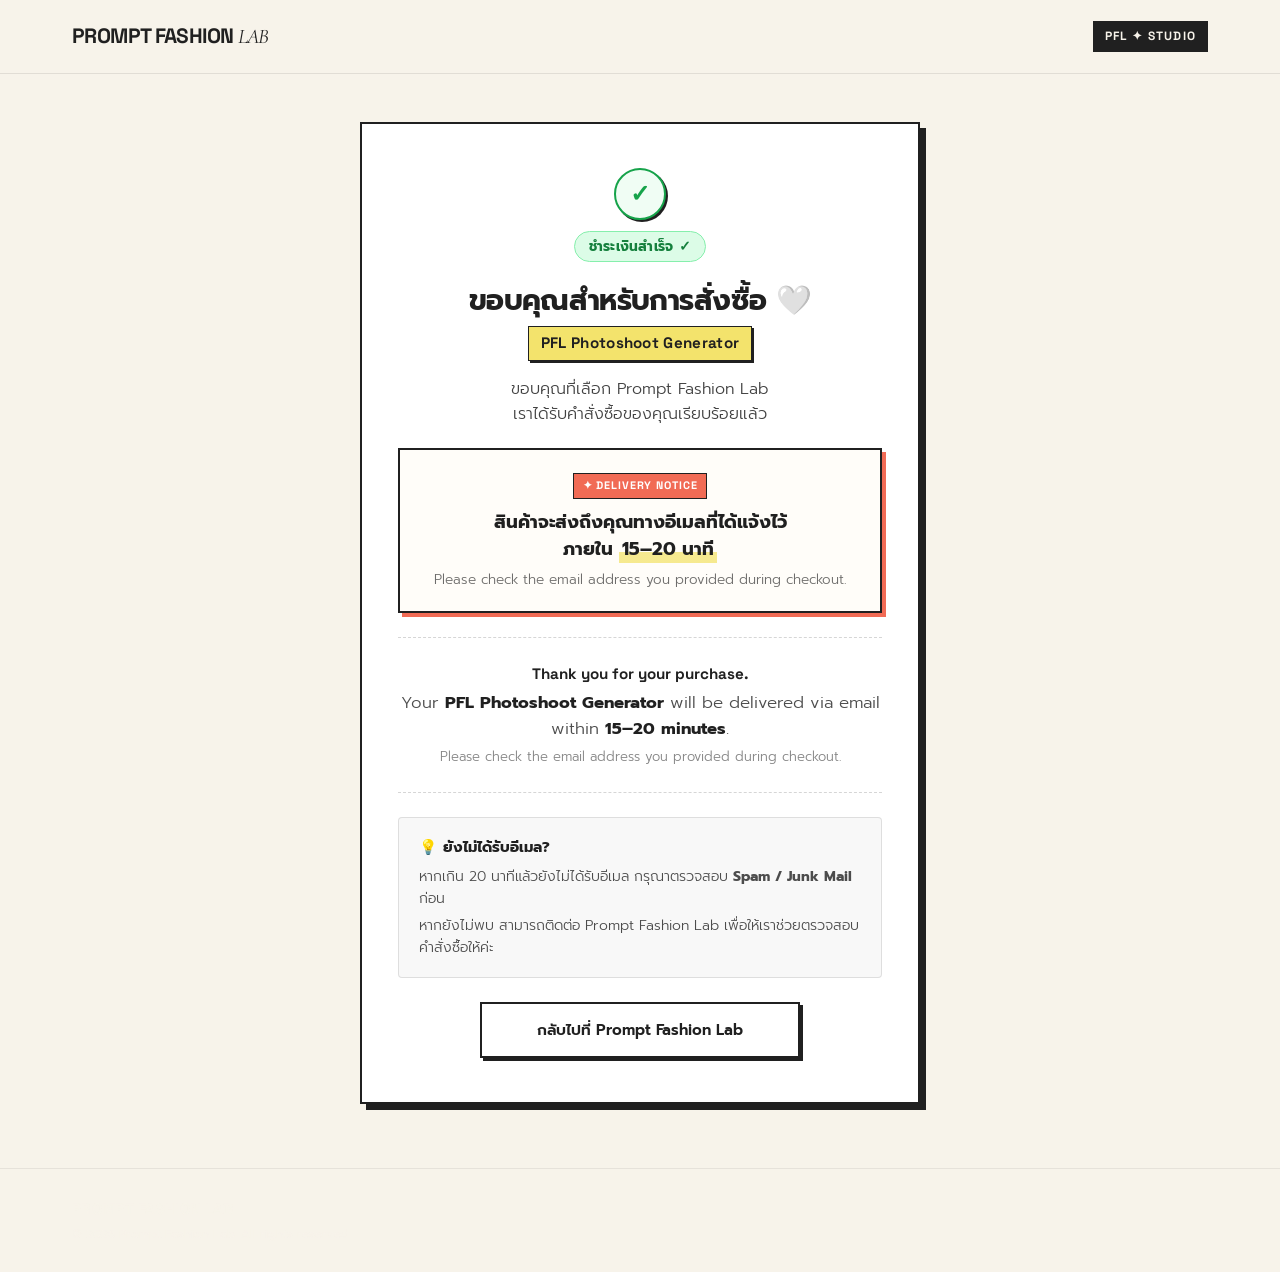
==== thank-you.html @ d20bbcc4 "เพิ่ม" ====
<!DOCTYPE html>
<html lang="th">
<head>
  <!-- Google tag (gtag.js) -->
  <script async src="https://www.googletagmanager.com/gtag/js?id=G-DDGN5M6J9N"></script>
  <script>
    window.dataLayer = window.dataLayer || [];
    function gtag(){dataLayer.push(arguments);}
    gtag('js', new Date());

    gtag('config', 'G-DDGN5M6J9N');
  </script>
  <meta charset="UTF-8">
  <meta name="viewport" content="width=device-width, initial-scale=1.0">
  <meta name="description" content="ขอบคุณสำหรับการสั่งซื้อ PFL Photoshoot Generator จาก Prompt Fashion Lab">
  <title>ขอบคุณสำหรับการสั่งซื้อ | Prompt Fashion Lab</title>
  
  <!-- Vanilla CSS Style Sheet -->
  <link rel="stylesheet" href="styles.css">
</head>
<body class="thankyou-body">

  <!-- ==========================================
       HEADER / NAVIGATION
       ========================================== -->
  <header>
    <div class="container header-container">
      <a href="index.html" class="logo">
        PROMPT FASHION <span>LAB</span>
      </a>
      <div class="brand-badge">PFL ✦ STUDIO</div>
    </div>
  </header>

  <!-- ==========================================
       THANK YOU MAIN CONTENT
       ========================================== -->
  <main class="thankyou-wrapper">
    <div class="thankyou-card">
      
      <!-- Success Icon & Status -->
      <div class="thankyou-status-wrap">
        <div class="thankyou-icon-circle" aria-label="Success checkmark">✓</div>
        <div class="thankyou-status-pill">ชำระเงินสำเร็จ ✓</div>
      </div>

      <!-- Main Headline -->
      <h1 class="thankyou-title">ขอบคุณสำหรับการสั่งซื้อ 🤍</h1>

      <!-- Product Name -->
      <div class="thankyou-product-badge">PFL Photoshoot Generator</div>

      <!-- Warm Reassurance -->
      <p class="thankyou-reassurance">
        ขอบคุณที่เลือก Prompt Fashion Lab<br>
        เราได้รับคำสั่งซื้อของคุณเรียบร้อยแล้ว
      </p>

      <!-- Prominent Delivery Box (Mobile-first priority) -->
      <div class="delivery-highlight-box">
        <div class="delivery-badge-tag">✦ DELIVERY NOTICE</div>
        <p class="delivery-headline">
          สินค้าจะส่งถึงคุณทางอีเมลที่ได้แจ้งไว้<br>ภายใน <strong>15–20 นาที</strong>
        </p>
        <p class="delivery-subline">
          Please check the email address you provided during checkout.
        </p>
      </div>

      <hr class="thankyou-divider">

      <!-- English Section -->
      <div class="thankyou-en-section">
        <p class="en-title">Thank you for your purchase.</p>
        <p class="en-desc">
          Your <strong>PFL Photoshoot Generator</strong> will be delivered via email within <strong>15–20 minutes</strong>.
        </p>
        <p class="en-sub">
          Please check the email address you provided during checkout.
        </p>
      </div>

      <hr class="thankyou-divider">

      <!-- Small Help Box -->
      <div class="thankyou-help-box">
        <div class="help-box-header">
          <span class="help-icon">💡</span>
          <strong>ยังไม่ได้รับอีเมล?</strong>
        </div>
        <p>หากเกิน 20 นาทีแล้วยังไม่ได้รับอีเมล กรุณาตรวจสอบ <strong>Spam / Junk Mail</strong> ก่อน</p>
        <p>หากยังไม่พบ สามารถติดต่อ Prompt Fashion Lab เพื่อให้เราช่วยตรวจสอบคำสั่งซื้อให้ค่ะ</p>
      </div>

      <!-- Simple Secondary CTA -->
      <div class="thankyou-cta-wrap">
        <a href="http://promptfashionlab.com/" class="btn-thankyou-secondary">กลับไปที่ Prompt Fashion Lab</a>
      </div>

    </div>
  </main>

  <!-- ==========================================
       FOOTER
       ========================================== -->
  <footer class="thankyou-footer">
    <div class="container footer-container">
      <div class="footer-copy">
        <span class="footer-brand">PROMPT FASHION LAB</span>
        <span>&copy; 2026 Prompt Fashion Lab. All rights reserved.</span>
      </div>
    </div>
  </footer>

</body>
</html>
---- styles.css ----
/* ==========================================================================
   PROMPT FASHION LAB (PFL) - DESIGN SYSTEM & LAYOUTS
   Style Guide: Fashion Editorial × Creative Studio × Playful
   ========================================================================== */

/* Google Fonts Import */
@import url('https://fonts.googleapis.com/css2?family=Caveat:wght@600;700&family=Cormorant+Garamond:ital,wght@1,400;1,600;1,700&family=Prompt:ital,wght@0,300;0,400;0,500;0,600;0,700;1,300;1,400;1,500;1,600;1,700&family=Space+Grotesk:wght@500;700;800&display=swap');

:root {
  /* Color Palette */
  --color-ivory: #F7F3EA;       /* Neutral Base (65-70%) */
  --color-black: #202020;       /* Neutral Dark */
  --color-black-rgb: 32, 32, 32;
  --color-yellow: #F3E36C;      /* Accent (15-20%) */
  --color-coral: #F16B55;       /* Accent Coral (10-15%) */
  --color-blue: #AFCDE5;        /* Accent Blue */
  --color-white: #FFFFFF;
  
  /* Fonts */
  --font-grotesk: 'Space Grotesk', 'Prompt', sans-serif;
  --font-serif: 'Cormorant Garamond', 'Prompt', serif;
  --font-thai: 'Prompt', sans-serif;
  --font-hand: 'Caveat', cursive;

  /* Transitions */
  --transition-smooth: all 0.4s cubic-bezier(0.16, 1, 0.3, 1);
  --transition-fast: all 0.2s ease-out;
}

/* Reset & Base Styles */
*, *::before, *::after {
  box-sizing: border-box;
  margin: 0;
  padding: 0;
}

html {
  scroll-behavior: smooth;
  -webkit-text-size-adjust: 100%;
}

body {
  background-color: var(--color-ivory);
  color: var(--color-black);
  font-family: var(--font-thai);
  font-weight: 400;
  line-height: 1.6;
  overflow-x: hidden;
}

/* Typography Utilities */
h1, h2, h3, h4, h5, h6 {
  font-family: var(--font-grotesk);
  font-weight: 700;
  line-height: 1.2;
}

h1 {
  font-size: clamp(2rem, 5vw, 3rem);
  font-weight: 800;
  letter-spacing: -0.02em;
}

h2 {
  font-size: clamp(1.8rem, 4.5vw, 2.5rem);
  font-weight: 800;
  letter-spacing: -0.01em;
}

p {
  font-size: 1.05rem;
  font-weight: 300;
  color: rgba(32, 32, 32, 0.85);
}

.text-balance-thai {
  word-break: normal;
  overflow-wrap: break-word;
  text-wrap: balance;
}

.italic-serif {
  font-family: var(--font-serif);
  font-style: italic;
  font-weight: 600;
  letter-spacing: -0.01em;
}

.handwritten {
  font-family: var(--font-hand);
  font-size: 1.6rem;
  color: var(--color-coral);
  transform: rotate(-3deg);
  display: inline-block;
}

/* Selection */
::selection {
  background-color: var(--color-yellow);
  color: var(--color-black);
}

/* Layout Utilities */
.container {
  max-width: 1200px;
  margin: 0 auto;
  padding: 0 2rem;
  position: relative;
}

@media (max-width: 768px) {
  .container {
    padding: 0 1.25rem;
  }
}

.section-padding {
  padding: 6rem 0;
}

@media (max-width: 768px) {
  .section-padding {
    padding: 4rem 0;
  }
}

/* Dark Background Sections */
.section-dark {
  background-color: var(--color-black);
  color: var(--color-ivory);
  position: relative;
}

.section-dark h2, .section-dark h3, .section-dark h4 {
  color: var(--color-ivory);
}

.section-dark p {
  color: rgba(247, 243, 234, 0.85);
}

/* Yellow Background Sections */
.section-yellow {
  background-color: var(--color-yellow);
  color: var(--color-black);
  position: relative;
}

/* Header & Nav */
header {
  border-bottom: 1px solid rgba(32, 32, 32, 0.1);
  background-color: var(--color-ivory);
  padding: 1.25rem 0;
  z-index: 10;
  position: relative;
}

.header-container {
  display: flex;
  justify-content: space-between;
  align-items: center;
}

.logo {
  font-family: var(--font-grotesk);
  font-weight: 800;
  font-size: 1.3rem;
  letter-spacing: -0.03em;
  text-decoration: none;
  color: var(--color-black);
}

.logo span {
  font-family: var(--font-serif);
  font-style: italic;
  font-weight: 400;
}

.brand-badge {
  font-family: var(--font-grotesk);
  font-size: 0.75rem;
  font-weight: 700;
  background-color: var(--color-black);
  color: var(--color-ivory);
  padding: 0.35rem 0.75rem;
  text-transform: uppercase;
  letter-spacing: 0.1em;
}

@media (max-width: 768px) {
  .logo {
    font-size: 1.05rem;
  }
  .brand-badge {
    font-size: 0.65rem;
    padding: 0.25rem 0.5rem;
  }
}

.tagline-badge {
  background-color: rgba(241, 107, 85, 0.1);
  color: var(--color-coral);
  font-size: 0.75rem;
  font-weight: 600;
  text-transform: uppercase;
  padding: 0.3rem 0.8rem;
  border-radius: 50px;
  letter-spacing: 0.05em;
  display: inline-block;
}

/* Buttons */
.btn {
  display: inline-flex;
  align-items: center;
  justify-content: center;
  padding: 1.1rem 2.2rem;
  font-family: var(--font-grotesk);
  font-weight: 700;
  font-size: 1.05rem;
  text-decoration: none;
  border-radius: 0;
  border: 2px solid var(--color-black);
  cursor: pointer;
  position: relative;
  transition: var(--transition-smooth);
  background-color: transparent;
  color: var(--color-black);
  text-align: center;
  width: 100%;
}

.btn-black {
  background-color: var(--color-black);
  color: var(--color-ivory);
}

.btn-black:hover {
  background-color: var(--color-yellow);
  color: var(--color-black);
  transform: translateY(-3px) rotate(-0.5deg);
  box-shadow: 0 6px 0 var(--color-black);
}

.btn-yellow {
  background-color: var(--color-yellow);
  color: var(--color-black);
}

.btn-yellow:hover {
  background-color: var(--color-black);
  color: var(--color-ivory);
  transform: translateY(-3px) rotate(0.5deg);
  box-shadow: 0 6px 0 var(--color-coral);
}

.btn-outline {
  background-color: transparent;
  color: var(--color-black);
}

.btn-outline:hover {
  background-color: var(--color-black);
  color: var(--color-ivory);
  transform: translateY(-2px);
}

/* Scroll Animations */
.reveal {
  opacity: 0;
  transform: translateY(20px);
  transition: opacity 0.8s cubic-bezier(0.16, 1, 0.3, 1), transform 0.8s cubic-bezier(0.16, 1, 0.3, 1);
}

.reveal.active {
  opacity: 1;
  transform: translateY(0);
}

/* ==========================================================================
   SECTION 1 — HERO
   ========================================================================== */
.hero-grid {
  display: grid;
  grid-template-columns: 1fr;
  gap: 3rem;
  align-items: start;
}

@media (min-width: 992px) {
  .hero-grid {
    grid-template-columns: 4.5fr 7.5fr;
    gap: 4rem;
    align-items: center;
  }
}

.hero-content {
  display: flex;
  flex-direction: column;
  gap: 1.5rem;
}

.hero-tagline {
  font-family: var(--font-grotesk);
  font-size: 0.8rem;
  font-weight: 700;
  letter-spacing: 0.1em;
  color: var(--color-coral);
  display: flex;
  align-items: center;
  gap: 0.5rem;
}

.hero-title {
  font-size: clamp(2rem, 5vw, 2.75rem);
  line-height: 1.2;
}

.hero-desc {
  font-size: 1.05rem;
  opacity: 0.85;
}

.hero-bullet-list {
  list-style: none;
  display: flex;
  flex-direction: column;
  gap: 0.65rem;
}

.hero-bullet-list li {
  font-size: 1.05rem;
  color: rgba(32, 32, 32, 0.9);
  display: flex;
  align-items: flex-start;
  gap: 0.6rem;
  line-height: 1.5;
}

.hero-bullet-list li::before {
  content: "✦";
  color: var(--color-coral);
  font-size: 0.8rem;
  margin-top: 0.2rem;
  flex-shrink: 0;
}

.hero-benefits-grid {
  display: grid;
  grid-template-columns: 1fr;
  gap: 1.25rem;
  margin: 1rem 0;
}

@media (min-width: 576px) {
  .hero-benefits-grid {
    grid-template-columns: repeat(3, 1fr);
  }
}

.hero-benefit-item {
  border-left: 2px solid var(--color-coral);
  padding-left: 0.75rem;
}

.hero-benefit-item h4 {
  font-size: 0.85rem;
  font-weight: 800;
  letter-spacing: 0.05em;
  color: var(--color-black);
  margin-bottom: 0.25rem;
}

.hero-benefit-item p {
  font-size: 0.85rem;
  opacity: 0.7;
  line-height: 1.4;
}

.hero-cta-wrap {
  display: flex;
  flex-direction: column;
  gap: 0.5rem;
  max-width: 400px;
}

.hero-price-anchor {
  font-size: 0.85rem;
  opacity: 0.6;
  text-align: center;
}

.hero-price-anchor span {
  text-decoration: line-through;
  margin-right: 0.5rem;
}

.hero-price-anchor strong {
  color: var(--color-coral);
  font-weight: 700;
}

/* Hero Visual Composition */
.hero-visual {
  display: flex;
  flex-direction: column;
  gap: 1.5rem;
  background-color: var(--color-white);
  border: 2px solid var(--color-black);
  padding: 1.25rem;
  box-shadow: 6px 6px 0 var(--color-black);
}

@media (min-width: 768px) {
  .hero-visual {
    padding: 1.75rem;
    gap: 1.75rem;
  }
}

/* Horizontal Brief Bar */
.brief-horizontal {
  background-color: var(--color-ivory);
  border: 1px dashed rgba(32, 32, 32, 0.3);
  padding: 1rem 1.25rem;
  display: flex;
  flex-direction: column;
  gap: 0.75rem;
}

.brief-horizontal-top {
  display: flex;
  justify-content: space-between;
  align-items: center;
  border-bottom: 1px solid rgba(32, 32, 32, 0.1);
  padding-bottom: 0.4rem;
  flex-wrap: wrap;
  gap: 0.5rem;
}

.brief-horizontal-top .brief-tag {
  font-family: var(--font-grotesk);
  font-weight: 800;
  font-size: 0.75rem;
  letter-spacing: 0.05em;
  color: var(--color-black);
}

.brief-horizontal-top .brief-subtag {
  font-family: var(--font-hand);
  color: var(--color-coral);
  font-size: 1.15rem;
}

.brief-horizontal-grid {
  display: grid;
  grid-template-columns: repeat(2, 1fr);
  gap: 0.6rem 1rem;
}

@media (min-width: 576px) {
  .brief-horizontal-grid {
    grid-template-columns: repeat(3, 1fr);
  }
}

@media (min-width: 992px) {
  .brief-horizontal-grid {
    grid-template-columns: repeat(5, 1fr);
  }
}

.brief-h-item {
  display: flex;
  flex-direction: column;
  gap: 0.15rem;
}

.brief-h-item label {
  font-size: 0.62rem;
  opacity: 0.55;
  text-transform: uppercase;
  letter-spacing: 0.05em;
  font-family: var(--font-grotesk);
  font-weight: 700;
}

.brief-h-item span {
  font-size: 0.85rem;
  font-weight: 700;
  color: var(--color-black);
  white-space: normal;
  word-break: break-word;
}

.brief-horizontal-footer {
  display: flex;
  justify-content: space-between;
  align-items: center;
  border-top: 1px dashed rgba(32, 32, 32, 0.15);
  padding-top: 0.45rem;
  flex-wrap: wrap;
  gap: 0.5rem;
}

.brief-horizontal-footer .brief-arrow-badge {
  font-family: var(--font-grotesk);
  font-size: 0.7rem;
  font-weight: 800;
  letter-spacing: 0.05em;
  color: var(--color-coral);
}

/* Contact Sheet Area */
.visual-sheet-area {
  display: flex;
  flex-direction: column;
  gap: 1rem;
}

.visual-sheet-header {
  display: flex;
  justify-content: space-between;
  align-items: flex-end;
  border-bottom: 1px solid rgba(32, 32, 32, 0.1);
  padding-bottom: 0.5rem;
}

.visual-sheet-header h3 {
  font-size: 1.1rem;
  letter-spacing: -0.01em;
}

.visual-sheet-header span {
  font-size: 0.75rem;
  opacity: 0.6;
}

.visual-sheet-grid {
  display: grid;
  grid-template-columns: repeat(2, 1fr);
  gap: 0.75rem;
}

@media (min-width: 576px) {
  .visual-sheet-grid {
    grid-template-columns: repeat(3, 1fr);
    gap: 1rem;
  }
}

@media (min-width: 992px) {
  .visual-sheet-grid {
    grid-template-columns: repeat(3, 1fr);
    gap: 1.25rem;
  }
}

.visual-sheet-item {
  border: 1px solid rgba(32, 32, 32, 0.1);
  background-color: var(--color-white);
  padding: 0.35rem;
  display: flex;
  flex-direction: column;
  transition: transform 0.25s ease, box-shadow 0.25s ease;
}

.visual-sheet-item:hover {
  transform: translateY(-3px);
  box-shadow: 0 6px 16px rgba(0, 0, 0, 0.08);
}

.visual-sheet-img-wrap {
  aspect-ratio: 4/5;
  overflow: hidden;
  background-color: #eee;
}

.visual-sheet-img-wrap img {
  width: 100%;
  height: 100%;
  object-fit: cover;
  transition: transform 0.4s ease;
}

.visual-sheet-item:hover .visual-sheet-img-wrap img {
  transform: scale(1.03);
}

.visual-sheet-caption {
  display: flex;
  justify-content: space-between;
  font-size: 0.55rem;
  color: rgba(32, 32, 32, 0.6);
  margin-top: 0.35rem;
  font-family: var(--font-grotesk);
}

.visual-sheet-caption span:last-child {
  color: var(--color-coral);
  font-weight: 700;
}

/* ==========================================================================
   SECTION 2 — THE REAL PROBLEM
   ========================================================================== */
.problem-header {
  max-width: 750px;
  margin-bottom: 4rem;
}

.problem-header h2 span {
  color: var(--color-coral);
}

.problem-grid-new {
  display: grid;
  grid-template-columns: 1fr;
  gap: 2rem;
  margin-bottom: 3.5rem;
}

@media (min-width: 768px) {
  .problem-grid-new {
    grid-template-columns: repeat(3, 1fr);
  }
}

.problem-step-card {
  background-color: var(--color-white);
  border: 2px solid var(--color-black);
  padding: 2rem 1.5rem;
  display: flex;
  flex-direction: column;
  position: relative;
  transition: var(--transition-smooth);
}

.problem-step-card:hover {
  transform: translateY(-4px);
  box-shadow: 4px 4px 0 var(--color-black);
}

.problem-step-card .card-num {
  font-family: var(--font-grotesk);
  font-size: 0.85rem;
  font-weight: 800;
  color: rgba(32, 32, 32, 0.4);
  margin-bottom: 1.25rem;
}

.problem-step-card h3 {
  font-size: 1.25rem;
  margin-bottom: 0.75rem;
}

.problem-step-card p {
  font-size: 0.95rem;
  opacity: 0.75;
}

.problem-step-card .coral-annotation {
  position: absolute;
  bottom: -15px;
  right: 15px;
  background-color: var(--color-coral);
  color: var(--color-white);
  font-size: 0.65rem;
  font-family: var(--font-grotesk);
  font-weight: 700;
  padding: 0.2rem 0.5rem;
  letter-spacing: 0.05em;
  z-index: 2;
}

.problem-loop-note {
  max-width: 600px;
  margin: 0 auto 3rem;
  text-align: center;
  background-color: rgba(241, 107, 85, 0.05);
  border: 1px dashed var(--color-coral);
  padding: 1.5rem;
}

.problem-loop-note h3 {
  font-size: 1.2rem;
  margin-bottom: 0.5rem;
}

.problem-loop-note p {
  font-size: 0.95rem;
  opacity: 0.8;
}

.problem-close-banner {
  text-align: center;
  padding-top: 2rem;
  border-top: 1px solid rgba(32, 32, 32, 0.1);
}

/* ==========================================================================
   SECTION 3 — THE NEW WORKFLOW
   ========================================================================== */
.workflow-grid {
  display: grid;
  grid-template-columns: 1fr;
  gap: 3rem;
  align-items: center;
  margin-top: 4rem;
}

@media (min-width: 992px) {
  .workflow-grid {
    grid-template-columns: 1fr 1fr;
    gap: 5rem;
  }
}

.workflow-side-box {
  background-color: rgba(247, 243, 234, 0.03);
  border: 1px solid rgba(247, 243, 234, 0.1);
  padding: 2rem;
  display: flex;
  flex-direction: column;
  gap: 1.5rem;
}

.workflow-side-box.highlight {
  border-color: var(--color-yellow);
  background-color: rgba(243, 227, 108, 0.02);
}

.workflow-side-box h3 {
  font-size: 1.35rem;
  border-bottom: 1px solid rgba(247, 243, 234, 0.1);
  padding-bottom: 0.75rem;
  display: flex;
  align-items: center;
  justify-content: space-between;
}

.workflow-side-box h3 span {
  font-size: 0.75rem;
  padding: 0.25rem 0.6rem;
  background-color: rgba(247, 243, 234, 0.1);
  font-family: var(--font-grotesk);
}

.workflow-side-box.highlight h3 span {
  background-color: var(--color-yellow);
  color: var(--color-black);
}

.flow-step-item {
  display: flex;
  gap: 1rem;
  align-items: start;
}

.flow-step-item .flow-num {
  font-family: var(--font-grotesk);
  font-weight: 800;
  color: var(--color-coral);
  font-size: 1.1rem;
  flex-shrink: 0;
}

.workflow-side-box.highlight .flow-step-item .flow-num {
  color: var(--color-yellow);
}

.flow-step-content h4 {
  font-size: 1rem;
  margin-bottom: 0.25rem;
  font-weight: 700;
}

.flow-step-content p {
  font-size: 0.9rem;
  opacity: 0.75;
  line-height: 1.5;
}

.flow-step-content ul {
  list-style: none;
  font-size: 0.85rem;
  opacity: 0.8;
  display: grid;
  grid-template-columns: repeat(2, 1fr);
  gap: 0.35rem;
  margin-top: 0.5rem;
  background-color: rgba(247, 243, 234, 0.05);
  padding: 0.75rem;
}

.flow-step-content ul li {
  display: flex;
  align-items: center;
  gap: 0.35rem;
}

.flow-step-content ul li::before {
  content: "✦";
  color: var(--color-yellow);
  font-size: 0.65rem;
}

/* ==========================================================================
   SECTION 4 — HOW IT WORKS
   ========================================================================== */
.mechanism-grid {
  display: grid;
  grid-template-columns: 1fr;
  gap: 2.5rem;
  margin-top: 4rem;
}

@media (min-width: 768px) {
  .mechanism-grid {
    grid-template-columns: repeat(3, 1fr);
  }
}

.mechanism-card {
  background-color: var(--color-white);
  border: 2px solid var(--color-black);
  padding: 2.5rem 2rem;
  display: flex;
  flex-direction: column;
  gap: 1.5rem;
  transition: var(--transition-smooth);
}

.mechanism-card:hover {
  transform: translateY(-5px);
  box-shadow: 6px 6px 0 var(--color-black);
}

.mechanism-num {
  font-family: var(--font-grotesk);
  font-size: 1.5rem;
  font-weight: 800;
  color: var(--color-coral);
  border-bottom: 2px solid var(--color-black);
  padding-bottom: 0.5rem;
}

.mechanism-card h3 {
  font-size: 1.35rem;
}

.mechanism-card ul {
  list-style: none;
  display: flex;
  flex-direction: column;
  gap: 0.5rem;
}

.mechanism-card ul li {
  font-size: 0.95rem;
  opacity: 0.8;
  display: flex;
  align-items: start;
  gap: 0.5rem;
}

.mechanism-card ul li::before {
  content: "✦";
  color: var(--color-coral);
  font-size: 0.75rem;
  margin-top: 0.2rem;
}

.mechanism-summary {
  text-align: center;
  margin-top: 4rem;
  padding-top: 2rem;
  border-top: 1px dashed rgba(32,32,32,0.2);
}

/* ==========================================================================
   INTERACTIVE SIMULATOR
   ========================================================================== */
.simulator-bullet-list {
  list-style: none;
  display: flex;
  flex-wrap: wrap;
  justify-content: center;
  gap: 0.6rem 2rem;
  margin: 1.25rem auto 0;
  max-width: 820px;
  padding: 0;
}

.simulator-bullet-list li {
  font-size: 0.95rem;
  color: rgba(247, 243, 234, 0.85);
  display: flex;
  align-items: center;
  gap: 0.5rem;
  line-height: 1.4;
}

.simulator-bullet-list li::before {
  content: "✦";
  color: var(--color-yellow);
  font-size: 0.75rem;
  flex-shrink: 0;
}

@media (max-width: 640px) {
  .simulator-bullet-list {
    flex-direction: column;
    align-items: flex-start;
    display: inline-flex;
    text-align: left;
    gap: 0.5rem;
  }
}

.simulator-container {
  display: grid;
  grid-template-columns: 1fr;
  gap: 2.5rem;
  border: 2px solid rgba(247, 243, 234, 0.15);
  background-color: #1a1a1a;
  padding: 1.5rem;
  margin-top: 4rem;
}

@media (min-width: 992px) {
  .simulator-container {
    grid-template-columns: 4.8fr 7.2fr;
    padding: 2.5rem;
  }
}

.sim-sidebar {
  display: flex;
  flex-direction: column;
  gap: 1.5rem;
}

.sim-title-area {
  border-bottom: 1px solid rgba(247, 243, 234, 0.1);
  padding-bottom: 1rem;
}

.sim-title-area h3 {
  font-size: 1.25rem;
  letter-spacing: 0.05em;
}

.sim-step-label {
  font-size: 0.75rem;
  color: var(--color-yellow);
  font-weight: 700;
  letter-spacing: 0.1em;
  margin-bottom: 0.25rem;
  display: block;
}

.brief-options {
  display: flex;
  flex-direction: column;
  gap: 1rem;
}

.brief-option-group label {
  font-size: 0.75rem;
  opacity: 0.6;
  text-transform: uppercase;
  letter-spacing: 0.05em;
  margin-bottom: 0.5rem;
  display: block;
}

.pill-group {
  display: flex;
  flex-wrap: wrap;
  gap: 0.5rem;
}

.pill {
  background-color: transparent;
  color: rgba(247, 243, 234, 0.7);
  border: 1px solid rgba(247, 243, 234, 0.2);
  padding: 0.4rem 1rem;
  font-size: 0.75rem;
  font-family: var(--font-thai);
  cursor: pointer;
  transition: var(--transition-fast);
}

.pill:hover {
  border-color: rgba(247, 243, 234, 0.5);
}

.pill.active {
  background-color: var(--color-yellow);
  color: var(--color-black);
  border-color: var(--color-yellow);
  font-weight: 600;
}

.prompt-box {
  background-color: #121212;
  border: 1px solid rgba(247, 243, 234, 0.08);
  padding: 1.25rem;
  margin-top: 1rem;
}

.prompt-box-header {
  display: flex;
  justify-content: space-between;
  margin-bottom: 0.5rem;
  font-size: 0.65rem;
  font-weight: 700;
}

.prompt-box-header .label {
  color: var(--color-yellow);
}

.prompt-text {
  font-family: monospace;
  font-size: 0.75rem;
  color: rgba(247, 243, 234, 0.85);
  line-height: 1.5;
  max-height: 100px;
  overflow-y: auto;
  padding-right: 0.25rem;
}

/* Contact Sheet Gallery */
.contact-sheet-area {
  position: relative;
}

.contact-sheet-header {
  display: flex;
  justify-content: space-between;
  align-items: flex-end;
  border-bottom: 1px solid rgba(247, 243, 234, 0.1);
  padding-bottom: 1rem;
  margin-bottom: 1.5rem;
}

.contact-sheet-grid {
  display: grid;
  grid-template-columns: repeat(2, 1fr);
  gap: 1rem;
}

@media (min-width: 576px) {
  .contact-sheet-grid {
    grid-template-columns: repeat(3, 1fr);
  }
}

.sheet-item {
  border: 1px solid rgba(247, 243, 234, 0.1);
  background-color: rgba(247, 243, 234, 0.03);
  padding: 0.5rem;
  display: flex;
  flex-direction: column;
}

.sheet-img-wrap {
  aspect-ratio: 4/5;
  overflow: hidden;
  background-color: var(--color-black);
}

.sheet-img-wrap img {
  width: 100%;
  height: 100%;
  object-fit: cover;
  object-position: center;
  transition: transform 0.5s ease;
}

.sheet-item:hover .sheet-img-wrap img {
  transform: scale(1.03);
}

.sheet-caption {
  display: flex;
  justify-content: space-between;
  font-size: 0.6rem;
  color: rgba(247, 243, 234, 0.5);
  margin-top: 0.5rem;
}

.sheet-caption span:last-child {
  color: var(--color-yellow);
  font-weight: 600;
}

.sim-loader {
  position: absolute;
  inset: 0;
  background-color: rgba(32, 32, 32, 0.9);
  display: flex;
  flex-direction: column;
  align-items: center;
  justify-content: center;
  gap: 0.75rem;
  z-index: 10;
  opacity: 0;
  pointer-events: none;
  transition: opacity 0.2s ease;
}

.sim-loader.active {
  opacity: 1;
  pointer-events: auto;
}

.spinner {
  width: 32px;
  height: 32px;
  border: 2px solid var(--color-yellow);
  border-top-color: transparent;
  border-radius: 50%;
  animation: spin 1s linear infinite;
}

@keyframes spin {
  from { transform: rotate(0deg); }
  to { transform: rotate(360deg); }
}

/* ==========================================================================
   SECTION 6 — WHY A SET IS MORE USEFUL
   ========================================================================== */
.benefit-use-grid {
  display: grid;
  grid-template-columns: 1fr;
  gap: 2rem;
  margin-top: 4rem;
}

@media (min-width: 768px) {
  .benefit-use-grid {
    grid-template-columns: repeat(2, 1fr);
  }
}

.use-case-card {
  background-color: var(--color-white);
  border: 2px solid var(--color-black);
  padding: 2.5rem;
  display: flex;
  flex-direction: column;
  justify-content: space-between;
  gap: 1.5rem;
}

.use-case-card h3 {
  font-size: 1.25rem;
  border-bottom: 2px solid var(--color-black);
  padding-bottom: 0.5rem;
  display: flex;
  align-items: center;
  justify-content: space-between;
}

.use-case-card h3 span {
  font-family: var(--font-serif);
  font-style: italic;
  font-size: 0.9rem;
  opacity: 0.5;
}

.use-case-flow {
  display: flex;
  flex-wrap: wrap;
  align-items: center;
  gap: 0.5rem;
  font-size: 0.85rem;
  font-weight: 700;
  background-color: var(--color-ivory);
  padding: 0.75rem;
}

.use-case-flow span:not(.arrow) {
  background-color: var(--color-white);
  padding: 0.25rem 0.5rem;
  border: 1px solid var(--color-black);
}

.use-case-flow .arrow {
  color: var(--color-coral);
}

/* ==========================================================================
   SECTION 7 — REALISM MATTERS
   ========================================================================== */
.realism-header {
  margin-bottom: 4rem;
}

.realism-grid {
  display: grid;
  grid-template-columns: 1fr;
  gap: 2rem;
}

@media (min-width: 768px) {
  .realism-grid {
    grid-template-columns: repeat(4, 1fr);
  }
}

.realism-card {
  border: 2px solid var(--color-black);
  background-color: var(--color-white);
  padding: 0.75rem;
  display: flex;
  flex-direction: column;
}

.realism-img-wrap {
  aspect-ratio: 1/1;
  overflow: hidden;
  border: 1px solid rgba(32, 32, 32, 0.08);
}

.realism-img-wrap img {
  width: 100%;
  height: 100%;
  object-fit: cover;
}

.realism-annotation {
  margin-top: 0.75rem;
  font-size: 0.75rem;
  font-family: var(--font-grotesk);
  font-weight: 700;
  text-align: center;
  background-color: var(--color-ivory);
  padding: 0.35rem;
  border: 1px solid var(--color-black);
}

.realism-annotation::before {
  content: "✦ ";
  color: var(--color-coral);
}

/* ==========================================================================
   SECTION 8 — TIME SAVED
   ========================================================================== */
.benefit-row {
  display: grid;
  grid-template-columns: 1fr;
  gap: 2.5rem;
  margin-top: 4rem;
  margin-bottom: 4rem;
}

@media (min-width: 768px) {
  .benefit-row {
    grid-template-columns: repeat(3, 1fr);
  }
}

.benefit-block {
  border-left: 3px solid var(--color-black);
  padding-left: 1.5rem;
}

.benefit-block h3 {
  font-size: 1.3rem;
  margin-bottom: 0.75rem;
}

.benefit-block p {
  font-size: 1rem;
  opacity: 0.85;
}

/* ==========================================================================
   SECTION 9 — MADE FOR FASHION BRANDS
   ========================================================================== */
.categories-grid {
  display: grid;
  grid-template-columns: repeat(2, 1fr);
  gap: 1.25rem;
  margin-top: 4rem;
}

@media (min-width: 768px) {
  .categories-grid {
    grid-template-columns: repeat(4, 1fr);
  }
}

.category-card {
  position: relative;
  aspect-ratio: 4/5;
  border: 2px solid var(--color-black);
  overflow: hidden;
  background-color: var(--color-black);
}

.category-card img {
  width: 100%;
  height: 100%;
  object-fit: cover;
  opacity: 0.85;
  transition: var(--transition-smooth);
}

.category-card:hover img {
  transform: scale(1.05);
  opacity: 0.95;
}

.category-overlay {
  position: absolute;
  inset: 0;
  background: linear-gradient(to top, rgba(32,32,32,0.8) 0%, rgba(32,32,32,0) 60%);
  display: flex;
  align-items: flex-end;
  padding: 1.25rem;
}

.category-overlay span {
  color: var(--color-ivory);
  font-family: var(--font-grotesk);
  font-weight: 800;
  font-size: 1rem;
  letter-spacing: 0.05em;
}

/* ==========================================================================
   SECTION 10 — SIMPLE & AFFORDABLE
   ========================================================================== */
.afford-grid {
  display: grid;
  grid-template-columns: 1fr;
  gap: 2.5rem;
  margin-top: 4rem;
}

@media (min-width: 768px) {
  .afford-grid {
    grid-template-columns: repeat(3, 1fr);
  }
}

.afford-card {
  border: 1px solid rgba(247, 243, 234, 0.15);
  padding: 2.5rem 2rem;
  background-color: rgba(247, 243, 234, 0.02);
  display: flex;
  flex-direction: column;
  gap: 1.25rem;
}

.afford-card h3 {
  font-size: 1.25rem;
  color: var(--color-yellow);
  border-bottom: 1px solid rgba(247, 243, 234, 0.1);
  padding-bottom: 0.75rem;
}

.afford-card p {
  font-size: 0.95rem;
  line-height: 1.6;
}

/* ==========================================================================
   SECTION 11 — WHO IS THIS FOR?
   ========================================================================== */
.audience-container {
  max-width: 800px;
  margin: 4rem auto 0;
  background-color: var(--color-white);
  border: 2px solid var(--color-black);
  padding: 2.5rem;
  box-shadow: 6px 6px 0 var(--color-black);
}

.audience-list {
  list-style: none;
  display: flex;
  flex-direction: column;
  gap: 1rem;
  margin-bottom: 0;
}

.audience-list li {
  font-size: 1.05rem;
  display: flex;
  align-items: flex-start;
  gap: 0.75rem;
}

.audience-list li span {
  flex: 1;
  min-width: 0;
  line-height: 1.6;
  word-break: normal;
  overflow-wrap: break-word;
  text-align: left;
}

.audience-list li::before {
  content: "✓";
  color: #2e7d32;
  font-weight: 800;
  flex-shrink: 0;
  line-height: 1.6;
  font-size: 1.1rem;
}

.audience-trust-box {
  border-top: 1px dashed rgba(32,32,32,0.2);
  margin-top: 1.5rem;
  padding-top: 1.5rem;
  text-align: center;
}

.audience-trust-box p {
  font-size: 0.95rem;
  opacity: 0.75;
}

@media (max-width: 768px) {
  .audience-container {
    margin: 2rem auto 0;
    padding: 1.5rem 1.25rem;
    box-shadow: 4px 4px 0 var(--color-black);
  }

  .audience-list {
    gap: 0.85rem;
  }

  .audience-list li {
    font-size: 0.95rem;
    gap: 0.6rem;
  }

  .audience-list li span {
    line-height: 1.55;
  }

  .audience-list li::before {
    font-size: 1.05rem;
    line-height: 1.4;
    margin-top: 0.1rem;
  }
}

/* ==========================================================================
   SECTION 12 — MAIN OFFER
   ========================================================================== */
.offer-section {
  background-color: var(--color-yellow);
  border-top: 2px solid var(--color-black);
  border-bottom: 2px solid var(--color-black);
}

.offer-card {
  max-width: 650px;
  margin: 0 auto;
  background-color: var(--color-white);
  border: 2px solid var(--color-black);
  padding: 3rem 2rem;
  box-shadow: 8px 8px 0 var(--color-black);
  display: flex;
  flex-direction: column;
  align-items: center;
  text-align: center;
  position: relative;
}

@media (min-width: 768px) {
  .offer-card {
    padding: 4rem 3rem;
  }
}

/* Flashing Limited Time Badge */
.limited-time-badge {
  background-color: var(--color-coral);
  color: var(--color-white);
  font-family: var(--font-grotesk);
  font-size: 0.75rem;
  font-weight: 800;
  letter-spacing: 0.1em;
  padding: 0.4rem 1rem;
  border: 2px solid var(--color-black);
  position: absolute;
  top: -18px;
  animation: pulse-slow 2.5s infinite ease-in-out;
  box-shadow: 2px 2px 0 var(--color-black);
}

@keyframes pulse-slow {
  0%, 100% { opacity: 1; }
  50% { opacity: 0.3; }
}

.offer-card h2 {
  font-size: clamp(2rem, 5vw, 2.75rem);
  margin-top: 0.5rem;
}

.offer-card .offer-tagline {
  font-size: 0.9rem;
  font-weight: 700;
  text-transform: uppercase;
  color: rgba(32, 32, 32, 0.6);
  letter-spacing: 0.05em;
  margin-top: 0.25rem;
}

.offer-card .offer-statement {
  font-size: clamp(1.2rem, 3vw, 1.45rem);
  font-weight: 600;
  margin: 1.5rem 0 2rem;
  border-top: 1px solid rgba(32, 32, 32, 0.1);
  border-bottom: 1px solid rgba(32, 32, 32, 0.1);
  padding: 1rem 0;
  width: 100%;
}

.price-box {
  display: flex;
  flex-direction: column;
  align-items: center;
  margin-bottom: 2rem;
}

.price-original-sales {
  font-size: 1rem;
  text-decoration: line-through;
  opacity: 0.5;
}

.price-current-sales {
  font-size: clamp(3.5rem, 8vw, 4.5rem);
  font-weight: 800;
  color: var(--color-coral);
  line-height: 1;
  letter-spacing: -0.04em;
  margin: 0.25rem 0;
}

.price-current-sales span {
  font-size: 1.5rem;
  font-weight: 700;
  margin-left: 0.25rem;
}

.offer-features {
  list-style: none;
  text-align: left;
  width: 100%;
  display: flex;
  flex-direction: column;
  gap: 0.75rem;
  margin-bottom: 2.5rem;
  background-color: var(--color-ivory);
  padding: 1.5rem;
  border: 1px solid rgba(32, 32, 32, 0.1);
}

.offer-features li {
  font-size: 0.95rem;
  font-weight: 500;
  display: flex;
  align-items: start;
  gap: 0.5rem;
}

.offer-features li::before {
  content: "✓";
  color: var(--color-coral);
  font-weight: 800;
}

.offer-cta-container {
  width: 100%;
  display: flex;
  flex-direction: column;
  gap: 0.75rem;
}

.offer-microcopy {
  font-size: 0.8rem;
  opacity: 0.6;
}

/* ==========================================================================
   SECTION 13 — FAQ (Accordion)
   ========================================================================== */
.faq-header {
  text-align: center;
  margin-bottom: 4rem;
}

.faq-list {
  max-width: 800px;
  margin: 0 auto;
  display: flex;
  flex-direction: column;
  gap: 1.25rem;
}

.faq-item {
  border: 2px solid var(--color-black);
  background-color: var(--color-white);
  transition: var(--transition-smooth);
}

.faq-item.active {
  box-shadow: 4px 4px 0 var(--color-black);
}

.faq-question-btn {
  width: 100%;
  background: none;
  border: none;
  padding: 1.5rem;
  display: flex;
  justify-content: space-between;
  align-items: center;
  gap: 1.5rem;
  text-align: left;
  font-family: var(--font-grotesk);
  font-weight: 800;
  font-size: 1.05rem;
  color: var(--color-black);
  cursor: pointer;
}

.faq-icon-wrap {
  display: inline-flex;
  align-items: center;
  justify-content: center;
  width: 28px;
  height: 28px;
  background-color: var(--color-ivory);
  border: 1px solid var(--color-black);
  font-size: 1.1rem;
  font-weight: 500;
  transition: var(--transition-fast);
}

.faq-item.active .faq-icon-wrap {
  background-color: var(--color-yellow);
  transform: rotate(45deg);
}

.faq-answer {
  max-height: 0;
  overflow: hidden;
  transition: max-height 0.4s cubic-bezier(0.16, 1, 0.3, 1);
}

.faq-answer-inner {
  padding: 0 1.5rem 1.5rem 1.5rem;
  font-size: 0.95rem;
  line-height: 1.6;
  opacity: 0.85;
}

.faq-answer-inner p {
  font-size: 0.95rem;
  margin-bottom: 0.75rem;
}

.faq-answer-inner p:last-child {
  margin-bottom: 0;
}

/* ==========================================================================
   SECTION 14 — FINAL CTA
   ========================================================================== */
.final-cta {
  background-color: var(--color-black);
  color: var(--color-ivory);
  position: relative;
  overflow: hidden;
  border-top: 2px solid var(--color-black);
}

.final-cta-grid {
  display: grid;
  grid-template-columns: 1fr;
  gap: 3rem;
  align-items: center;
  position: relative;
  z-index: 2;
}

@media (min-width: 992px) {
  .final-cta-grid {
    grid-template-columns: 6.5fr 5.5fr;
    gap: 4rem;
  }
}

.final-content {
  display: flex;
  flex-direction: column;
  gap: 1.5rem;
}

.final-eyebrow {
  font-family: var(--font-grotesk);
  font-size: 0.8rem;
  font-weight: 700;
  letter-spacing: 0.1em;
  color: var(--color-yellow);
}

.final-title {
  font-size: clamp(2rem, 5vw, 2.75rem);
}

.final-desc {
  font-size: 1.05rem;
  opacity: 0.85;
}

.final-equation {
  display: flex;
  align-items: center;
  gap: 1rem;
  background-color: rgba(247, 243, 234, 0.05);
  border: 1px dashed rgba(247, 243, 234, 0.15);
  padding: 1.25rem;
  width: fit-content;
}

.final-equation span:not(.arrow) {
  font-family: var(--font-grotesk);
  font-weight: 800;
  font-size: 0.9rem;
}

.final-equation .arrow {
  color: var(--color-yellow);
  font-weight: 800;
}

.final-offer-box {
  display: flex;
  flex-direction: column;
  gap: 0.5rem;
  margin-top: 1rem;
}

.final-offer-box .product-label {
  font-size: 0.9rem;
  font-weight: 800;
  text-transform: uppercase;
  color: var(--color-yellow);
}

.final-price-tag {
  font-size: 3rem;
  font-weight: 800;
  color: var(--color-ivory);
  line-height: 1;
}

.final-collage {
  display: grid;
  grid-template-columns: 1fr 1fr;
  gap: 1.25rem;
}

.final-img {
  border: 2px solid rgba(247, 243, 234, 0.2);
  aspect-ratio: 4/5;
  overflow: hidden;
  background-color: #333;
}

.final-img img {
  width: 100%;
  height: 100%;
  object-fit: cover;
}

/* ==========================================================================
   FOOTER
   ========================================================================== */
footer {
  background-color: var(--color-black);
  color: rgba(247, 243, 234, 0.4);
  padding: 3rem 0;
  border-top: 1px solid rgba(247, 243, 234, 0.08);
}

.footer-container {
  display: flex;
  flex-direction: column;
  gap: 1.5rem;
  align-items: center;
  text-align: center;
}

@media (min-width: 768px) {
  .footer-container {
    flex-direction: row;
    justify-content: space-between;
    text-align: left;
  }
}

.footer-copy {
  display: flex;
  flex-direction: column;
  gap: 0.25rem;
  font-size: 0.75rem;
}

.footer-brand {
  font-family: var(--font-grotesk);
  font-weight: 800;
  color: rgba(247, 243, 234, 0.6);
  font-size: 0.95rem;
  letter-spacing: 0.02em;
}

.footer-links {
  display: flex;
  gap: 1.5rem;
  flex-wrap: wrap;
  justify-content: center;
}

.footer-links a {
  color: rgba(247, 243, 234, 0.4);
  text-decoration: none;
  font-size: 0.75rem;
  font-family: var(--font-grotesk);
  font-weight: 700;
  transition: var(--transition-fast);
}

.footer-links a:hover {
  color: var(--color-yellow);
}

/* ==========================================================================
   STICKY MOBILE CTA
   ========================================================================== */
.sticky-mobile-cta {
  position: fixed;
  bottom: 0;
  left: 0;
  width: 100%;
  background-color: var(--color-white);
  border-top: 2px solid var(--color-black);
  padding: 0.75rem 1.25rem;
  display: flex;
  align-items: center;
  justify-content: space-between;
  gap: 1rem;
  z-index: 99;
  transform: translateY(100%);
  transition: transform 0.4s cubic-bezier(0.16, 1, 0.3, 1);
  box-shadow: 0 -4px 15px rgba(0,0,0,0.05);
}

.sticky-mobile-cta.visible {
  transform: translateY(0);
}

.sticky-info {
  display: flex;
  flex-direction: column;
}

.sticky-title {
  font-size: 0.85rem;
  font-weight: 800;
  color: var(--color-black);
  line-height: 1.2;
}

.sticky-price {
  font-size: 1.1rem;
  font-weight: 800;
  color: var(--color-coral);
}

.sticky-btn {
  background-color: var(--color-black);
  color: var(--color-ivory);
  border: 1px solid var(--color-black);
  padding: 0.6rem 1.2rem;
  font-family: var(--font-grotesk);
  font-weight: 700;
  font-size: 0.85rem;
  text-decoration: none;
  text-align: center;
  transition: var(--transition-fast);
}

.sticky-btn:hover {
  background-color: var(--color-yellow);
  color: var(--color-black);
}

@media (min-width: 769px) {
  .sticky-mobile-cta {
    display: none;
  }
}

/* ==========================================================================
   NEW HERO UPDATES & STEPPER
   ========================================================================== */
.hero-supporting-title {
  font-size: clamp(1.15rem, 2.8vw, 1.45rem);
  font-weight: 700;
  color: var(--color-coral);
  line-height: 1.35;
}

.hero-benefit-stepper {
  display: flex;
  align-items: center;
  flex-wrap: wrap;
  gap: 0.6rem;
  padding: 0.75rem 1rem;
  background-color: rgba(32, 32, 32, 0.03);
  border: 1px solid rgba(32, 32, 32, 0.1);
  margin: 0.25rem 0;
}

.benefit-step-item {
  display: flex;
  flex-direction: column;
}

.benefit-step-item strong {
  font-family: var(--font-grotesk);
  font-size: 0.75rem;
  font-weight: 800;
  letter-spacing: 0.05em;
  color: var(--color-black);
}

.benefit-step-item span {
  font-size: 0.8rem;
  color: rgba(32, 32, 32, 0.75);
}

.benefit-stepper-arrow {
  color: var(--color-coral);
  font-weight: 800;
  font-size: 0.9rem;
}

.hero-subline {
  font-size: 0.85rem;
  font-weight: 500;
  color: rgba(32, 32, 32, 0.7);
  display: flex;
  align-items: center;
  gap: 0.5rem;
  flex-wrap: wrap;
}

.hero-subline span {
  display: inline-flex;
  align-items: center;
  gap: 0.35rem;
}

.hero-subline span::before {
  content: "•";
  color: var(--color-coral);
  font-weight: 700;
}

.hero-subline span:first-child::before {
  content: "";
}

.hero-subtle-price {
  font-family: var(--font-grotesk);
  font-size: 0.85rem;
  font-weight: 600;
  color: rgba(32, 32, 32, 0.6);
  text-align: center;
  margin-top: 0.25rem;
}

/* ==========================================================================
   POST-DEMO TRANSITION / PURCHASE CTA
   ========================================================================== */
.demo-post-action {
  margin-top: 3.5rem;
  background-color: #161616;
  border: 2px solid var(--color-yellow);
  padding: 2.5rem 2rem;
  text-align: center;
  box-shadow: 6px 6px 0 var(--color-yellow);
  position: relative;
}

.demo-post-action h3 {
  font-size: clamp(1.5rem, 4vw, 2rem);
  color: var(--color-yellow);
  margin-bottom: 0.75rem;
}

.demo-post-action p {
  font-size: 1.05rem;
  color: rgba(247, 243, 234, 0.9);
  max-width: 680px;
  margin: 0 auto 0.75rem;
  line-height: 1.6;
}

.demo-post-action .demo-post-subtext {
  font-family: var(--font-serif);
  font-style: italic;
  color: var(--color-coral);
  font-size: 1.1rem;
  margin-bottom: 1.5rem;
}

.demo-post-action .btn-post-demo {
  max-width: 380px;
  margin: 0 auto;
  display: inline-flex;
  background-color: var(--color-yellow);
  color: var(--color-black);
  border: 2px solid var(--color-black);
  box-shadow: 3px 3px 0 var(--color-black);
}

.demo-post-action .btn-post-demo:hover {
  background-color: var(--color-coral);
  color: var(--color-white);
  transform: translateY(-2px);
  box-shadow: 5px 5px 0 var(--color-black);
}

/* ==========================================================================
   SECTION 3 — REAL PRODUCT PROOF
   ========================================================================== */
.proof-section {
  background-color: var(--color-ivory);
  border-top: 1px solid rgba(32, 32, 32, 0.08);
}

.proof-header {
  text-align: center;
  max-width: 750px;
  margin: 0 auto 3.5rem;
}

.proof-microcopy {
  font-size: 0.85rem;
  color: rgba(32, 32, 32, 0.55);
  font-style: italic;
  margin-top: 0.5rem;
}

.proof-workflow-card {
  background-color: var(--color-white);
  border: 2px solid var(--color-black);
  padding: 2rem;
  box-shadow: 6px 6px 0 var(--color-black);
  margin-bottom: 4rem;
}

@media (max-width: 768px) {
  .proof-workflow-card {
    padding: 1.25rem;
  }
}

.proof-flow-grid {
  display: grid;
  grid-template-columns: 1fr;
  gap: 2rem;
  align-items: start;
}

@media (min-width: 992px) {
  .proof-flow-grid {
    grid-template-columns: 2.8fr 3fr 6.2fr;
    gap: 1.5rem;
  }
}

.proof-step-card {
  display: flex;
  flex-direction: column;
  height: 100%;
}

.proof-step-tag {
  font-family: var(--font-grotesk);
  font-size: 0.75rem;
  font-weight: 800;
  letter-spacing: 0.05em;
  padding: 0.3rem 0.6rem;
  display: inline-block;
  margin-bottom: 0.75rem;
  align-self: flex-start;
  border: 1px solid var(--color-black);
}

.proof-step-tag.tag-ref {
  background-color: var(--color-yellow);
  color: var(--color-black);
}

.proof-step-tag.tag-brief {
  background-color: var(--color-coral);
  color: var(--color-white);
}

.proof-step-tag.tag-result {
  background-color: var(--color-black);
  color: var(--color-ivory);
}

.proof-ref-img-wrap {
  aspect-ratio: 4/5;
  overflow: hidden;
  border: 1px solid rgba(32, 32, 32, 0.15);
  background-color: #fafafa;
  position: relative;
}

.proof-ref-img-wrap img {
  width: 100%;
  height: 100%;
  object-fit: cover;
}

.proof-annotation {
  font-family: var(--font-hand);
  font-size: 1.3rem;
  color: var(--color-coral);
  margin-top: 0.4rem;
  text-align: center;
}

.proof-brief-box {
  background-color: var(--color-ivory);
  border: 1px dashed rgba(32, 32, 32, 0.3);
  padding: 1rem;
  display: flex;
  flex-direction: column;
  gap: 0.75rem;
  height: 100%;
}

.proof-brief-item label {
  font-size: 0.65rem;
  opacity: 0.6;
  text-transform: uppercase;
  letter-spacing: 0.05em;
  display: block;
}

.proof-brief-item span {
  font-size: 0.85rem;
  font-weight: 700;
  color: var(--color-black);
}

.proof-contact-grid {
  display: grid;
  grid-template-columns: repeat(2, 1fr);
  gap: 0.6rem;
}

@media (min-width: 576px) {
  .proof-contact-grid {
    grid-template-columns: repeat(3, 1fr);
  }
  .proof-contact-grid.proof-grid-4 {
    grid-template-columns: repeat(2, 1fr);
  }
}

.proof-contact-item {
  border: 1px solid rgba(32, 32, 32, 0.12);
  background-color: #fff;
  padding: 0.35rem;
  display: flex;
  flex-direction: column;
}

.proof-contact-img-wrap {
  aspect-ratio: 4/5;
  overflow: hidden;
  background-color: #eee;
}

.proof-contact-img-wrap img {
  width: 100%;
  height: 100%;
  object-fit: cover;
  transition: transform 0.4s ease;
}

.proof-contact-item:hover .proof-contact-img-wrap img {
  transform: scale(1.03);
}

.proof-contact-caption {
  font-size: 0.55rem;
  font-family: var(--font-grotesk);
  font-weight: 700;
  color: var(--color-coral);
  margin-top: 0.25rem;
  text-align: center;
  letter-spacing: 0.05em;
}

.proof-card-footer {
  margin-top: 1.5rem;
  padding-top: 1.25rem;
  border-top: 1px dashed rgba(32, 32, 32, 0.15);
  display: flex;
  justify-content: space-between;
  align-items: center;
  flex-wrap: wrap;
  gap: 0.75rem;
}

.proof-card-footer h4 {
  font-size: 1.1rem;
  color: var(--color-black);
}

.proof-card-footer .proof-badge {
  font-family: var(--font-serif);
  font-style: italic;
  font-size: 0.95rem;
  color: var(--color-coral);
}

/* Detail Comparison Block */
.detail-comparison-box {
  background-color: var(--color-white);
  border: 2px solid var(--color-black);
  padding: 2.5rem 2rem;
  margin-bottom: 4rem;
  box-shadow: 6px 6px 0 var(--color-coral);
}

@media (max-width: 768px) {
  .detail-comparison-box {
    padding: 1.5rem 1rem;
  }
}

.detail-compare-grid {
  display: grid;
  grid-template-columns: 1fr;
  gap: 2rem;
  align-items: center;
  margin-bottom: 2rem;
}

@media (min-width: 768px) {
  .detail-compare-grid {
    grid-template-columns: 1fr 1fr;
    gap: 2.5rem;
  }
}

.detail-compare-card {
  border: 1px solid rgba(32, 32, 32, 0.15);
  background-color: var(--color-ivory);
  padding: 1rem;
}

.detail-compare-card .detail-img-wrap {
  aspect-ratio: 4/5;
  overflow: hidden;
  border: 1px solid rgba(32, 32, 32, 0.1);
  margin-bottom: 0.75rem;
}

.detail-compare-card .detail-img-wrap img {
  width: 100%;
  height: 100%;
  object-fit: cover;
}

.detail-compare-card .detail-label {
  font-family: var(--font-grotesk);
  font-size: 0.75rem;
  font-weight: 800;
  letter-spacing: 0.05em;
  display: flex;
  justify-content: space-between;
  align-items: center;
}

.detail-compare-copy {
  max-width: 700px;
  margin: 0 auto;
  text-align: center;
}

.detail-compare-copy h3 {
  font-size: 1.35rem;
  margin-bottom: 0.75rem;
}

.detail-compare-copy p {
  font-size: 1rem;
  opacity: 0.85;
  line-height: 1.6;
}

/* Proof Section Bottom CTA Box */
.proof-cta-box {
  background-color: var(--color-black);
  color: var(--color-ivory);
  padding: 3rem 2rem;
  text-align: center;
  border: 2px solid var(--color-black);
  box-shadow: 6px 6px 0 var(--color-yellow);
}

.proof-cta-box .eyebrow-yellow {
  color: var(--color-yellow);
  font-family: var(--font-grotesk);
  font-size: 0.85rem;
  font-weight: 700;
  letter-spacing: 0.1em;
  text-transform: uppercase;
}

.proof-cta-box h3 {
  font-size: clamp(1.6rem, 4vw, 2.2rem);
  color: var(--color-ivory);
  margin: 0.75rem 0;
}

.proof-cta-box p {
  color: rgba(247, 243, 234, 0.85);
  font-size: 1.1rem;
  max-width: 600px;
  margin: 0 auto 1.5rem;
}

.proof-cta-box .btn-proof-buy {
  max-width: 380px;
  margin: 0 auto;
  display: inline-flex;
  background-color: var(--color-yellow);
  color: var(--color-black);
}

.proof-cta-box .btn-proof-buy:hover {
  background-color: var(--color-coral);
  color: var(--color-white);
  box-shadow: 4px 4px 0 var(--color-white);
}

.proof-cta-box .proof-cta-subtext {
  font-size: 0.85rem;
  color: rgba(247, 243, 234, 0.6);
  margin-top: 0.75rem;
}

/* ==========================================================================
   SECTION: THANK YOU PAGE
   ========================================================================== */
.thankyou-body {
  min-height: 100vh;
  display: flex;
  flex-direction: column;
  background-color: var(--color-ivory);
}

.thankyou-wrapper {
  flex: 1;
  display: flex;
  align-items: center;
  justify-content: center;
  padding: 3rem 1.25rem 4rem;
}

.thankyou-card {
  max-width: 560px;
  width: 100%;
  background-color: var(--color-white);
  border: 2px solid var(--color-black);
  box-shadow: 6px 6px 0 var(--color-black);
  padding: 2.75rem 2.25rem;
  text-align: center;
  position: relative;
}

/* Success Icon & Status */
.thankyou-status-wrap {
  display: flex;
  flex-direction: column;
  align-items: center;
  gap: 0.65rem;
  margin-bottom: 1.25rem;
}

.thankyou-icon-circle {
  width: 52px;
  height: 52px;
  border-radius: 50%;
  background-color: #F0FDF4;
  border: 2px solid #16A34A;
  color: #16A34A;
  display: flex;
  align-items: center;
  justify-content: center;
  font-size: 1.5rem;
  font-weight: 800;
  box-shadow: 2px 2px 0 var(--color-black);
}

.thankyou-status-pill {
  display: inline-flex;
  align-items: center;
  gap: 0.35rem;
  font-family: var(--font-thai);
  font-size: 0.85rem;
  font-weight: 700;
  color: #15803D;
  background-color: #DCFCE7;
  border: 1px solid #86EFAC;
  padding: 0.25rem 0.85rem;
  border-radius: 9999px;
  letter-spacing: 0.02em;
}

/* Headlines & Product */
.thankyou-title {
  font-family: var(--font-thai);
  font-size: clamp(1.4rem, 4.5vw, 1.8rem);
  font-weight: 700;
  color: var(--color-black);
  margin-bottom: 0.4rem;
  line-height: 1.3;
}

.thankyou-product-badge {
  display: inline-block;
  font-family: var(--font-grotesk);
  font-size: 0.95rem;
  font-weight: 800;
  color: var(--color-black);
  background-color: var(--color-yellow);
  padding: 0.25rem 0.75rem;
  border: 1.5px solid var(--color-black);
  box-shadow: 2px 2px 0 var(--color-black);
  margin-bottom: 1rem;
  letter-spacing: 0.02em;
}

.thankyou-reassurance {
  font-size: 1rem;
  color: rgba(32, 32, 32, 0.85);
  line-height: 1.6;
  margin-bottom: 1.25rem;
}

/* Prominent Delivery Callout */
.delivery-highlight-box {
  background-color: #FFFDF9;
  border: 2px solid var(--color-black);
  box-shadow: 4px 4px 0 var(--color-coral);
  padding: 1.4rem 1.25rem;
  margin: 1.25rem 0;
  text-align: center;
  position: relative;
}

.delivery-badge-tag {
  display: inline-block;
  font-family: var(--font-grotesk);
  font-size: 0.68rem;
  font-weight: 800;
  letter-spacing: 0.08em;
  background-color: var(--color-coral);
  color: var(--color-white);
  padding: 0.2rem 0.55rem;
  border: 1.5px solid var(--color-black);
  margin-bottom: 0.65rem;
}

.delivery-headline {
  font-family: var(--font-thai);
  font-size: 1.15rem;
  font-weight: 700;
  color: var(--color-black);
  line-height: 1.45;
  margin-bottom: 0.45rem;
  word-break: normal;
}

.delivery-headline strong {
  color: var(--color-black);
  background: linear-gradient(180deg, transparent 60%, rgba(243, 227, 108, 0.75) 60%);
  padding: 0 0.2rem;
}

.delivery-subline {
  font-size: 0.85rem;
  color: rgba(32, 32, 32, 0.65);
  line-height: 1.4;
  margin: 0;
}

/* Divider */
.thankyou-divider {
  border: 0;
  border-top: 1px dashed rgba(32, 32, 32, 0.18);
  margin: 1.5rem 0;
}

/* English section */
.thankyou-en-section {
  text-align: center;
  font-size: 0.9rem;
  line-height: 1.55;
  color: rgba(32, 32, 32, 0.75);
}

.thankyou-en-section .en-title {
  font-family: var(--font-grotesk);
  font-weight: 700;
  color: var(--color-black);
  font-size: 0.95rem;
  margin-bottom: 0.3rem;
}

.thankyou-en-section .en-desc {
  margin-bottom: 0.3rem;
  color: rgba(32, 32, 32, 0.8);
}

.thankyou-en-section .en-desc strong {
  color: var(--color-black);
  font-weight: 700;
}

.thankyou-en-section .en-sub {
  font-size: 0.82rem;
  color: rgba(32, 32, 32, 0.55);
}

/* Help Box */
.thankyou-help-box {
  background-color: rgba(32, 32, 32, 0.03);
  border: 1px solid rgba(32, 32, 32, 0.12);
  border-radius: 4px;
  padding: 1.15rem 1.25rem;
  text-align: left;
  margin: 1.5rem 0;
}

.help-box-header {
  display: flex;
  align-items: center;
  gap: 0.4rem;
  font-size: 0.92rem;
  color: var(--color-black);
  margin-bottom: 0.4rem;
}

.help-box-header strong {
  font-weight: 700;
}

.thankyou-help-box p {
  font-size: 0.88rem;
  color: rgba(32, 32, 32, 0.8);
  line-height: 1.55;
  margin: 0;
}

.thankyou-help-box p + p {
  margin-top: 0.35rem;
}

/* Secondary CTA Button */
.thankyou-cta-wrap {
  margin-top: 1.5rem;
}

.btn-thankyou-secondary {
  display: inline-flex;
  align-items: center;
  justify-content: center;
  max-width: 320px;
  width: 100%;
  margin: 0 auto;
  font-family: var(--font-thai);
  font-size: 0.95rem;
  font-weight: 600;
  padding: 0.85rem 1.75rem;
  border: 2px solid var(--color-black);
  background-color: transparent;
  color: var(--color-black);
  text-decoration: none;
  box-shadow: 3px 3px 0 var(--color-black);
  transition: var(--transition-fast);
  cursor: pointer;
}

.btn-thankyou-secondary:hover {
  background-color: var(--color-black);
  color: var(--color-ivory);
  box-shadow: 0 0 0 transparent;
  transform: translateY(2px);
}

.thankyou-footer {
  border-top: 1px solid rgba(32, 32, 32, 0.08);
  padding: 1.75rem 0;
  background-color: var(--color-ivory);
}

/* Mobile responsive (mobile-first optimizations) */
@media (max-width: 768px) {
  .thankyou-wrapper {
    padding: 1.25rem 1rem 2.5rem;
  }

  .thankyou-card {
    padding: 1.75rem 1.25rem;
    box-shadow: 4px 4px 0 var(--color-black);
  }

  .thankyou-status-wrap {
    margin-bottom: 1rem;
    gap: 0.5rem;
  }

  .thankyou-icon-circle {
    width: 46px;
    height: 46px;
    font-size: 1.35rem;
  }

  .thankyou-title {
    font-size: 1.35rem;
  }

  .thankyou-product-badge {
    font-size: 0.88rem;
    padding: 0.2rem 0.6rem;
    margin-bottom: 0.75rem;
  }

  .thankyou-reassurance {
    font-size: 0.92rem;
    margin-bottom: 1rem;
  }

  .delivery-highlight-box {
    padding: 1.15rem 1rem;
    margin: 1rem 0;
    box-shadow: 3px 3px 0 var(--color-coral);
  }

  .delivery-headline {
    font-size: 1.05rem;
    line-height: 1.45;
  }

  .delivery-subline {
    font-size: 0.8rem;
  }

  .thankyou-divider {
    margin: 1.25rem 0;
  }

  .thankyou-en-section {
    font-size: 0.85rem;
  }

  .thankyou-help-box {
    padding: 1rem 1rem;
    margin: 1.25rem 0;
  }

  .thankyou-help-box p {
    font-size: 0.84rem;
  }

  .btn-thankyou-secondary {
    max-width: 100%;
    width: 100%;
    padding: 0.85rem 1.25rem;
    font-size: 0.92rem;
  }
}
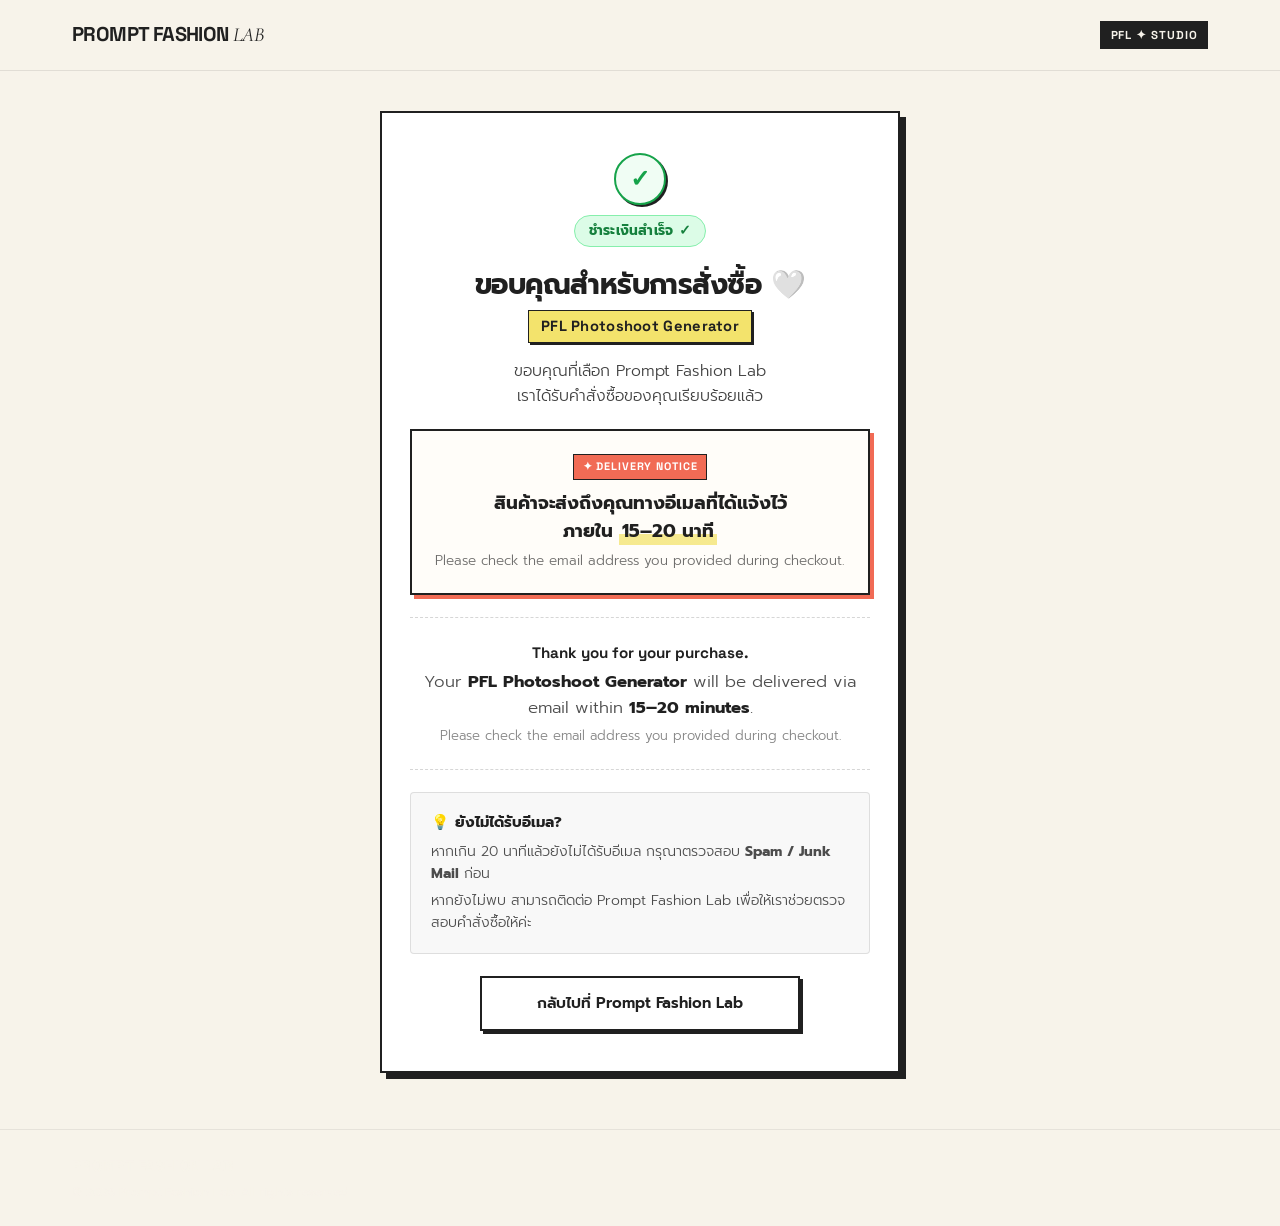
==== commit bc1a1d58: "แก้ thank you" ====
--- a/thank-you.html
+++ b/thank-you.html
@@ -17,92 +17,502 @@
   
   <!-- Vanilla CSS Style Sheet -->
   <link rel="stylesheet" href="styles.css">
+
+  <style>
+    /* Critical Self-Contained Styles for Thank You Page */
+    :root {
+      --color-ivory: #F7F3EA;
+      --color-black: #202020;
+      --color-yellow: #F3E36C;
+      --color-coral: #F16B55;
+      --color-white: #FFFFFF;
+      --font-grotesk: 'Space Grotesk', 'Prompt', sans-serif;
+      --font-serif: 'Cormorant Garamond', 'Prompt', serif;
+      --font-thai: 'Prompt', sans-serif;
+    }
+
+    *, *::before, *::after {
+      box-sizing: border-box;
+      margin: 0;
+      padding: 0;
+    }
+
+    body.thankyou-body {
+      min-height: 100vh;
+      display: flex;
+      flex-direction: column;
+      background-color: var(--color-ivory);
+      margin: 0;
+      padding: 0;
+      font-family: var(--font-thai);
+      color: var(--color-black);
+      overflow-x: hidden;
+      width: 100%;
+    }
+
+    .thankyou-header {
+      border-bottom: 1px solid rgba(32, 32, 32, 0.1);
+      background-color: var(--color-ivory);
+      padding: 1.15rem 0;
+      width: 100%;
+    }
+
+    .thankyou-header .header-container {
+      display: flex;
+      justify-content: space-between;
+      align-items: center;
+      gap: 0.5rem;
+    }
+
+    .thankyou-header .logo {
+      font-family: var(--font-grotesk);
+      font-weight: 800;
+      font-size: 1.25rem;
+      letter-spacing: -0.03em;
+      text-decoration: none;
+      color: var(--color-black);
+    }
+
+    .thankyou-header .logo span {
+      font-family: var(--font-serif);
+      font-style: italic;
+      font-weight: 400;
+    }
+
+    .thankyou-header .brand-badge {
+      font-family: var(--font-grotesk);
+      font-size: 0.72rem;
+      font-weight: 700;
+      background-color: var(--color-black);
+      color: var(--color-ivory);
+      padding: 0.3rem 0.65rem;
+      text-transform: uppercase;
+      letter-spacing: 0.08em;
+      white-space: nowrap;
+    }
+
+    .thankyou-main {
+      flex: 1;
+      display: flex;
+      align-items: center;
+      padding: 2.5rem 0 3.5rem;
+      width: 100%;
+    }
+
+    .thankyou-card {
+      max-width: 520px;
+      width: 100%;
+      min-width: 0;
+      margin: 0 auto;
+      background-color: var(--color-white);
+      border: 2px solid var(--color-black);
+      box-shadow: 6px 6px 0 var(--color-black);
+      padding: 2.5rem 1.75rem;
+      text-align: center;
+      box-sizing: border-box;
+      position: relative;
+    }
+
+    .thankyou-status-wrap {
+      display: flex;
+      flex-direction: column;
+      align-items: center;
+      gap: 0.65rem;
+      margin-bottom: 1.25rem;
+    }
+
+    .thankyou-icon-circle {
+      width: 52px;
+      height: 52px;
+      border-radius: 50%;
+      background-color: #F0FDF4;
+      border: 2px solid #16A34A;
+      color: #16A34A;
+      display: flex;
+      align-items: center;
+      justify-content: center;
+      font-size: 1.5rem;
+      font-weight: 800;
+      box-shadow: 2px 2px 0 var(--color-black);
+    }
+
+    .thankyou-status-pill {
+      display: inline-flex;
+      align-items: center;
+      gap: 0.35rem;
+      font-family: var(--font-thai);
+      font-size: 0.85rem;
+      font-weight: 700;
+      color: #15803D;
+      background-color: #DCFCE7;
+      border: 1px solid #86EFAC;
+      padding: 0.25rem 0.85rem;
+      border-radius: 9999px;
+      letter-spacing: 0.02em;
+    }
+
+    .thankyou-title {
+      font-family: var(--font-thai);
+      font-size: clamp(1.35rem, 4.5vw, 1.75rem);
+      font-weight: 700;
+      color: var(--color-black);
+      margin: 0 0 0.4rem;
+      line-height: 1.3;
+      word-break: break-word;
+    }
+
+    .thankyou-product-badge {
+      display: inline-block;
+      font-family: var(--font-grotesk);
+      font-size: 0.92rem;
+      font-weight: 800;
+      color: var(--color-black);
+      background-color: var(--color-yellow);
+      padding: 0.25rem 0.75rem;
+      border: 1.5px solid var(--color-black);
+      box-shadow: 2px 2px 0 var(--color-black);
+      margin-bottom: 1rem;
+      letter-spacing: 0.02em;
+    }
+
+    .thankyou-reassurance {
+      font-size: 0.98rem;
+      color: rgba(32, 32, 32, 0.85);
+      line-height: 1.6;
+      margin: 0 0 1.25rem;
+      word-break: break-word;
+    }
+
+    .delivery-highlight-box {
+      background-color: #FFFDF9;
+      border: 2px solid var(--color-black);
+      box-shadow: 4px 4px 0 var(--color-coral);
+      padding: 1.35rem 1.15rem;
+      margin: 1.25rem 0;
+      text-align: center;
+      box-sizing: border-box;
+      min-width: 0;
+    }
+
+    .delivery-badge-tag {
+      display: inline-block;
+      font-family: var(--font-grotesk);
+      font-size: 0.68rem;
+      font-weight: 800;
+      letter-spacing: 0.08em;
+      background-color: var(--color-coral);
+      color: var(--color-white);
+      padding: 0.2rem 0.55rem;
+      border: 1.5px solid var(--color-black);
+      margin-bottom: 0.65rem;
+    }
+
+    .delivery-headline {
+      font-family: var(--font-thai);
+      font-size: 1.15rem;
+      font-weight: 700;
+      color: var(--color-black);
+      line-height: 1.5;
+      margin: 0 0 0.45rem;
+      word-break: break-word;
+      overflow-wrap: break-word;
+    }
+
+    .delivery-headline strong {
+      color: var(--color-black);
+      background: linear-gradient(180deg, transparent 60%, rgba(243, 227, 108, 0.75) 60%);
+      padding: 0 0.2rem;
+    }
+
+    .delivery-subline {
+      font-size: 0.84rem;
+      color: rgba(32, 32, 32, 0.65);
+      line-height: 1.4;
+      margin: 0;
+      word-break: break-word;
+    }
+
+    .thankyou-divider {
+      border: 0;
+      border-top: 1px dashed rgba(32, 32, 32, 0.18);
+      margin: 1.4rem 0;
+    }
+
+    .thankyou-en-section {
+      text-align: center;
+      font-size: 0.9rem;
+      line-height: 1.55;
+      color: rgba(32, 32, 32, 0.75);
+      word-break: break-word;
+    }
+
+    .thankyou-en-section .en-title {
+      font-family: var(--font-grotesk);
+      font-weight: 700;
+      color: var(--color-black);
+      font-size: 0.95rem;
+      margin: 0 0 0.3rem;
+    }
+
+    .thankyou-en-section .en-desc {
+      margin: 0 0 0.3rem;
+      color: rgba(32, 32, 32, 0.8);
+    }
+
+    .thankyou-en-section .en-desc strong {
+      color: var(--color-black);
+      font-weight: 700;
+    }
+
+    .thankyou-en-section .en-sub {
+      font-size: 0.82rem;
+      color: rgba(32, 32, 32, 0.55);
+      margin: 0;
+    }
+
+    .thankyou-help-box {
+      background-color: rgba(32, 32, 32, 0.03);
+      border: 1px solid rgba(32, 32, 32, 0.12);
+      border-radius: 4px;
+      padding: 1.15rem 1.25rem;
+      text-align: left;
+      margin: 1.4rem 0;
+      box-sizing: border-box;
+      min-width: 0;
+    }
+
+    .help-box-header {
+      display: flex;
+      align-items: center;
+      gap: 0.4rem;
+      font-size: 0.92rem;
+      color: var(--color-black);
+      margin-bottom: 0.4rem;
+    }
+
+    .help-box-header strong {
+      font-weight: 700;
+    }
+
+    .thankyou-help-box p {
+      font-size: 0.88rem;
+      color: rgba(32, 32, 32, 0.8);
+      line-height: 1.55;
+      margin: 0;
+      word-break: break-word;
+    }
+
+    .thankyou-help-box p + p {
+      margin-top: 0.35rem;
+    }
+
+    .thankyou-cta-wrap {
+      margin-top: 1.4rem;
+    }
+
+    .btn-thankyou-secondary {
+      display: inline-flex;
+      align-items: center;
+      justify-content: center;
+      max-width: 320px;
+      width: 100%;
+      margin: 0 auto;
+      font-family: var(--font-thai);
+      font-size: 0.95rem;
+      font-weight: 600;
+      padding: 0.85rem 1.75rem;
+      border: 2px solid var(--color-black);
+      background-color: transparent;
+      color: var(--color-black);
+      text-decoration: none;
+      box-shadow: 3px 3px 0 var(--color-black);
+      transition: all 0.2s ease-out;
+      cursor: pointer;
+      box-sizing: border-box;
+    }
+
+    .btn-thankyou-secondary:hover {
+      background-color: var(--color-black);
+      color: var(--color-ivory);
+      box-shadow: 0 0 0 transparent;
+      transform: translateY(2px);
+    }
+
+    .thankyou-footer {
+      border-top: 1px solid rgba(32, 32, 32, 0.08);
+      padding: 1.5rem 0;
+      background-color: var(--color-ivory);
+      width: 100%;
+    }
+
+    /* Mobile Responsive */
+    @media (max-width: 768px) {
+      .thankyou-header {
+        padding: 0.85rem 0;
+      }
+
+      .thankyou-header .logo {
+        font-size: 1.05rem;
+      }
+
+      .thankyou-header .brand-badge {
+        font-size: 0.65rem;
+        padding: 0.2rem 0.5rem;
+      }
+
+      .thankyou-main {
+        padding: 1.25rem 0 2rem;
+      }
+
+      .thankyou-card {
+        padding: 1.5rem 1.15rem;
+        box-shadow: 4px 4px 0 var(--color-black);
+      }
+
+      .thankyou-status-wrap {
+        margin-bottom: 0.85rem;
+        gap: 0.5rem;
+      }
+
+      .thankyou-icon-circle {
+        width: 44px;
+        height: 44px;
+        font-size: 1.25rem;
+      }
+
+      .thankyou-title {
+        font-size: 1.3rem;
+      }
+
+      .thankyou-product-badge {
+        font-size: 0.85rem;
+        padding: 0.2rem 0.6rem;
+        margin-bottom: 0.75rem;
+      }
+
+      .thankyou-reassurance {
+        font-size: 0.9rem;
+        margin-bottom: 0.85rem;
+      }
+
+      .delivery-highlight-box {
+        padding: 1.1rem 0.9rem;
+        margin: 0.85rem 0;
+        box-shadow: 3px 3px 0 var(--color-coral);
+      }
+
+      .delivery-headline {
+        font-size: 1.02rem;
+        line-height: 1.45;
+      }
+
+      .delivery-subline {
+        font-size: 0.78rem;
+      }
+
+      .thankyou-divider {
+        margin: 1.15rem 0;
+      }
+
+      .thankyou-en-section {
+        font-size: 0.84rem;
+      }
+
+      .thankyou-help-box {
+        padding: 0.95rem 1rem;
+        margin: 1.15rem 0;
+      }
+
+      .thankyou-help-box p {
+        font-size: 0.82rem;
+      }
+
+      .btn-thankyou-secondary {
+        max-width: 100%;
+        padding: 0.8rem 1.25rem;
+        font-size: 0.92rem;
+      }
+    }
+  </style>
 </head>
 <body class="thankyou-body">
 
-  <!-- ==========================================
-       HEADER / NAVIGATION
-       ========================================== -->
-  <header>
+  <header class="thankyou-header">
     <div class="container header-container">
-      <a href="index.html" class="logo">
+      <a href="http://promptfashionlab.com/" class="logo">
         PROMPT FASHION <span>LAB</span>
       </a>
       <div class="brand-badge">PFL ✦ STUDIO</div>
     </div>
   </header>
 
-  <!-- ==========================================
-       THANK YOU MAIN CONTENT
-       ========================================== -->
-  <main class="thankyou-wrapper">
-    <div class="thankyou-card">
-      
-      <!-- Success Icon & Status -->
-      <div class="thankyou-status-wrap">
-        <div class="thankyou-icon-circle" aria-label="Success checkmark">✓</div>
-        <div class="thankyou-status-pill">ชำระเงินสำเร็จ ✓</div>
+  <main class="thankyou-main">
+    <div class="container">
+      <div class="thankyou-card">
+        
+        <!-- Success Icon & Status -->
+        <div class="thankyou-status-wrap">
+          <div class="thankyou-icon-circle" aria-label="Success checkmark">✓</div>
+          <div class="thankyou-status-pill">ชำระเงินสำเร็จ ✓</div>
+        </div>
+
+        <!-- Main Headline -->
+        <h1 class="thankyou-title">ขอบคุณสำหรับการสั่งซื้อ 🤍</h1>
+
+        <!-- Product Name -->
+        <div class="thankyou-product-badge">PFL Photoshoot Generator</div>
+
+        <!-- Warm Reassurance -->
+        <p class="thankyou-reassurance">
+          ขอบคุณที่เลือก Prompt Fashion Lab<br>
+          เราได้รับคำสั่งซื้อของคุณเรียบร้อยแล้ว
+        </p>
+
+        <!-- Prominent Delivery Box (Mobile-first priority) -->
+        <div class="delivery-highlight-box">
+          <div class="delivery-badge-tag">✦ DELIVERY NOTICE</div>
+          <p class="delivery-headline">
+            สินค้าจะส่งถึงคุณทางอีเมลที่ได้แจ้งไว้<br>ภายใน <strong>15–20 นาที</strong>
+          </p>
+          <p class="delivery-subline">
+            Please check the email address you provided during checkout.
+          </p>
+        </div>
+
+        <hr class="thankyou-divider">
+
+        <!-- English Section -->
+        <div class="thankyou-en-section">
+          <p class="en-title">Thank you for your purchase.</p>
+          <p class="en-desc">
+            Your <strong>PFL Photoshoot Generator</strong> will be delivered via email within <strong>15–20 minutes</strong>.
+          </p>
+          <p class="en-sub">
+            Please check the email address you provided during checkout.
+          </p>
+        </div>
+
+        <hr class="thankyou-divider">
+
+        <!-- Small Help Box -->
+        <div class="thankyou-help-box">
+          <div class="help-box-header">
+            <span class="help-icon">💡</span>
+            <strong>ยังไม่ได้รับอีเมล?</strong>
+          </div>
+          <p>หากเกิน 20 นาทีแล้วยังไม่ได้รับอีเมล กรุณาตรวจสอบ <strong>Spam / Junk Mail</strong> ก่อน</p>
+          <p>หากยังไม่พบ สามารถติดต่อ Prompt Fashion Lab เพื่อให้เราช่วยตรวจสอบคำสั่งซื้อให้ค่ะ</p>
+        </div>
+
+        <!-- Simple Secondary CTA -->
+        <div class="thankyou-cta-wrap">
+          <a href="http://promptfashionlab.com/" class="btn-thankyou-secondary">กลับไปที่ Prompt Fashion Lab</a>
+        </div>
+
       </div>
-
-      <!-- Main Headline -->
-      <h1 class="thankyou-title">ขอบคุณสำหรับการสั่งซื้อ 🤍</h1>
-
-      <!-- Product Name -->
-      <div class="thankyou-product-badge">PFL Photoshoot Generator</div>
-
-      <!-- Warm Reassurance -->
-      <p class="thankyou-reassurance">
-        ขอบคุณที่เลือก Prompt Fashion Lab<br>
-        เราได้รับคำสั่งซื้อของคุณเรียบร้อยแล้ว
-      </p>
-
-      <!-- Prominent Delivery Box (Mobile-first priority) -->
-      <div class="delivery-highlight-box">
-        <div class="delivery-badge-tag">✦ DELIVERY NOTICE</div>
-        <p class="delivery-headline">
-          สินค้าจะส่งถึงคุณทางอีเมลที่ได้แจ้งไว้<br>ภายใน <strong>15–20 นาที</strong>
-        </p>
-        <p class="delivery-subline">
-          Please check the email address you provided during checkout.
-        </p>
-      </div>
-
-      <hr class="thankyou-divider">
-
-      <!-- English Section -->
-      <div class="thankyou-en-section">
-        <p class="en-title">Thank you for your purchase.</p>
-        <p class="en-desc">
-          Your <strong>PFL Photoshoot Generator</strong> will be delivered via email within <strong>15–20 minutes</strong>.
-        </p>
-        <p class="en-sub">
-          Please check the email address you provided during checkout.
-        </p>
-      </div>
-
-      <hr class="thankyou-divider">
-
-      <!-- Small Help Box -->
-      <div class="thankyou-help-box">
-        <div class="help-box-header">
-          <span class="help-icon">💡</span>
-          <strong>ยังไม่ได้รับอีเมล?</strong>
-        </div>
-        <p>หากเกิน 20 นาทีแล้วยังไม่ได้รับอีเมล กรุณาตรวจสอบ <strong>Spam / Junk Mail</strong> ก่อน</p>
-        <p>หากยังไม่พบ สามารถติดต่อ Prompt Fashion Lab เพื่อให้เราช่วยตรวจสอบคำสั่งซื้อให้ค่ะ</p>
-      </div>
-
-      <!-- Simple Secondary CTA -->
-      <div class="thankyou-cta-wrap">
-        <a href="http://promptfashionlab.com/" class="btn-thankyou-secondary">กลับไปที่ Prompt Fashion Lab</a>
-      </div>
-
     </div>
   </main>
 
-  <!-- ==========================================
-       FOOTER
-       ========================================== -->
   <footer class="thankyou-footer">
     <div class="container footer-container">
       <div class="footer-copy">
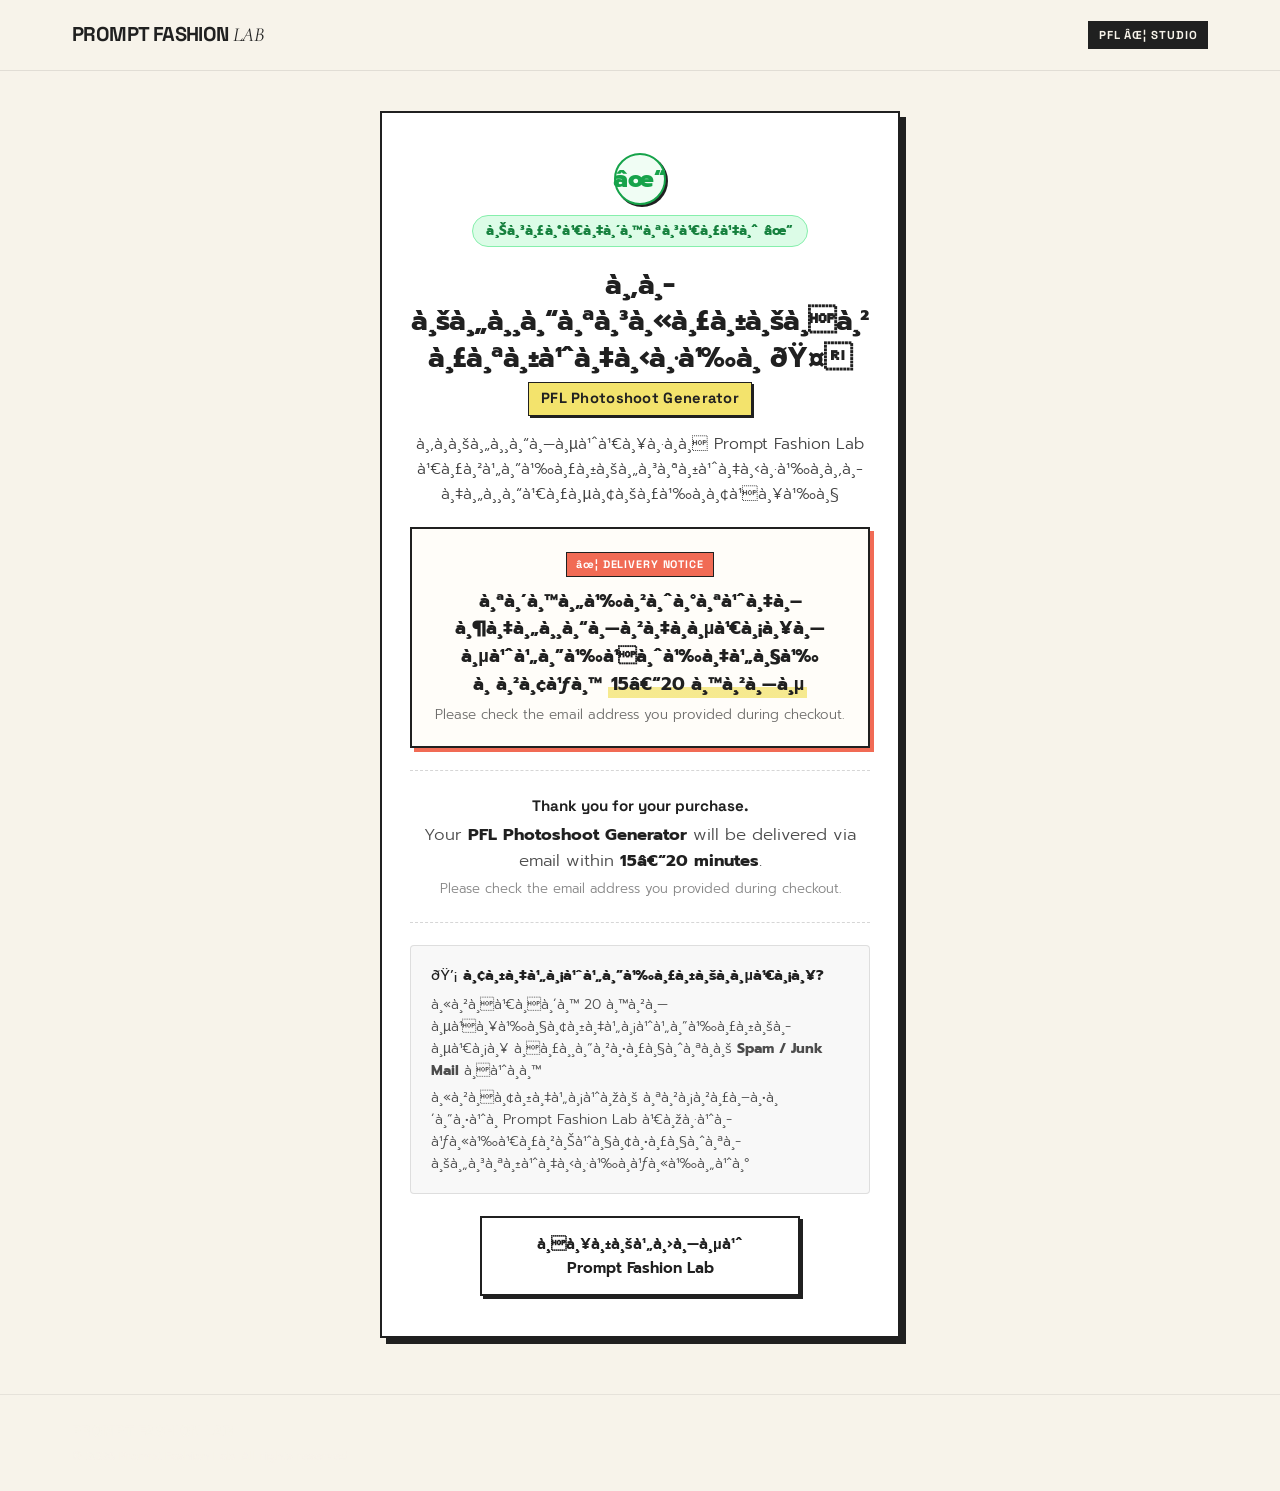
==== commit 50ebc781: "add meta pixel code" ====
--- a/thank-you.html
+++ b/thank-you.html
@@ -10,6 +10,24 @@
 
     gtag('config', 'G-DDGN5M6J9N');
   </script>
+
+  <!-- Meta Pixel Code -->
+  <script>
+  !function(f,b,e,v,n,t,s)
+  {if(f.fbq)return;n=f.fbq=function(){n.callMethod?
+  n.callMethod.apply(n,arguments):n.queue.push(arguments)};
+  if(!f._fbq)f._fbq=n;n.push=n;n.loaded=!0;n.version='2.0';
+  n.queue=[];t=b.createElement(e);t.async=!0;
+  t.src=v;s=b.getElementsByTagName(e)[0];
+  s.parentNode.insertBefore(t,s)}(window, document,'script',
+  'https://connect.facebook.net/en_US/fbevents.js');
+  fbq('init', '1612021557290772');
+  fbq('track', 'PageView');
+  </script>
+  <noscript><img height="1" width="1" style="display:none"
+  src="https://www.facebook.com/tr?id=1612021557290772&ev=PageView&noscript=1"
+  /></noscript>
+  <!-- End Meta Pixel Code -->
   <meta charset="UTF-8">
   <meta name="viewport" content="width=device-width, initial-scale=1.0">
   <meta name="description" content="ขอบคุณสำหรับการสั่งซื้อ PFL Photoshoot Generator จาก Prompt Fashion Lab">
